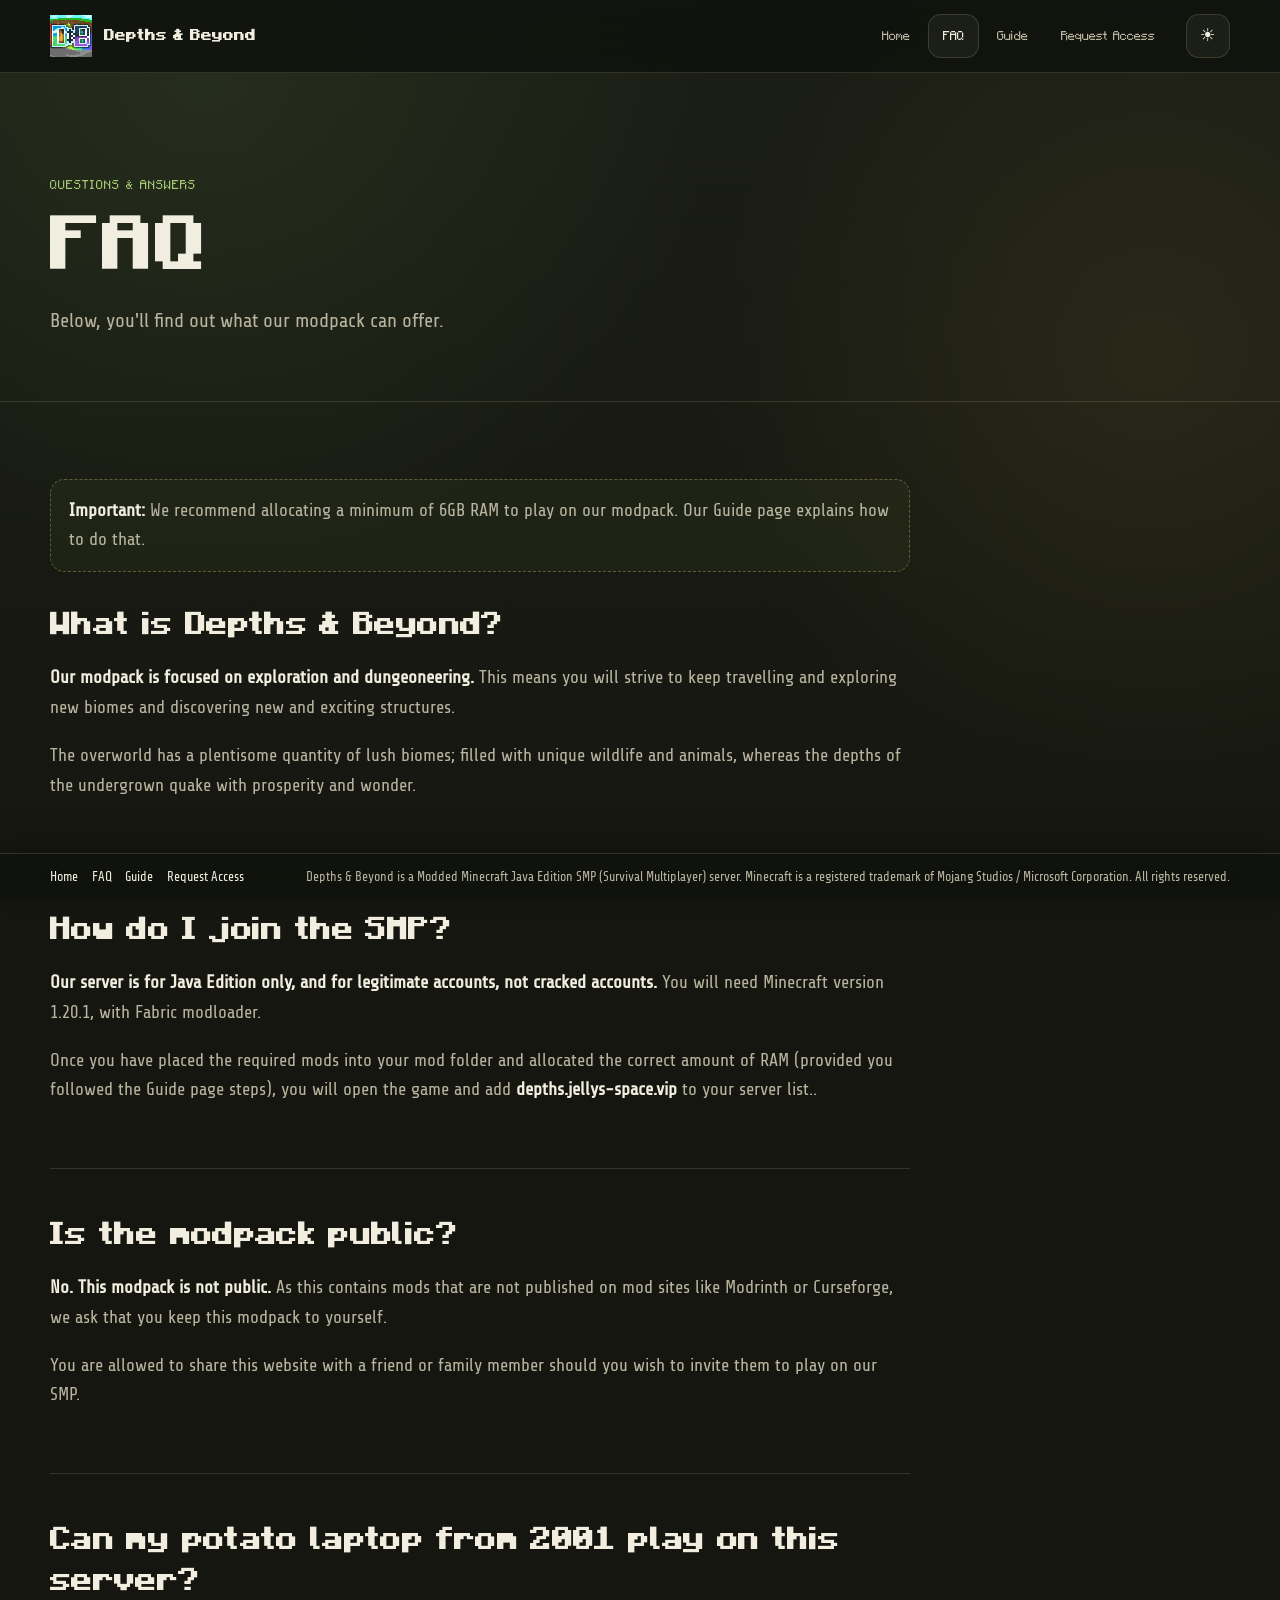
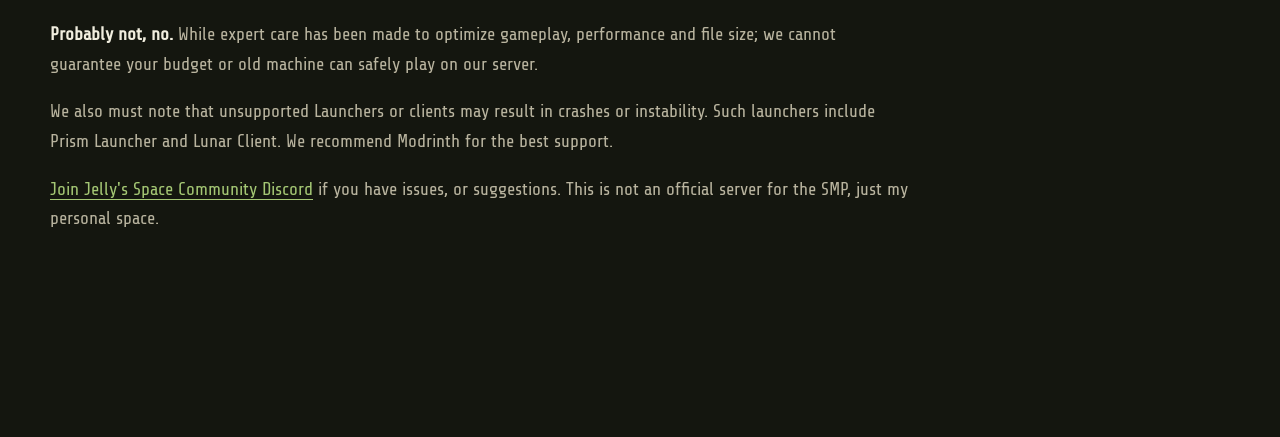
==== faq/index.html @ 3b6c232c "update embed" ====
<!doctype html>
<html lang="en" data-theme="dark">
<head>
  <meta charset="utf-8">
  <meta name="viewport" content="width=device-width, initial-scale=1, viewport-fit=cover">
  <meta name="description" content="Frequently asked questions for the Depths & Beyond modded Minecraft SMP.">
  <meta name="theme-color" content="#081119">
  <title>FAQ — Depths &amp; Beyond</title>

  <meta property="og:title" content="Depths & Beyond — FAQ">
  <meta property="og:description" content="Frequently asked questions for the Depths & Beyond modded Minecraft SMP.">
  <meta property="og:type" content="website">
  <meta property="og:url" content="https://depths.jellys-space.vip/faq/">
  <meta property="og:image" content="https://depths.jellys-space.vip/assets/images/og-image.jpg">
  <meta property="og:image:width" content="1200">
  <meta property="og:image:height" content="630">
  <meta property="og:image:type" content="image/jpeg">
  <meta name="twitter:card" content="summary_large_image">

  <link rel="discord:component-embed" type="application/json" href="https://depths.jellys-space.vip/discord-embed.json">
  <link rel="icon" type="image/png" href="../assets/images/icon.png">
  <link rel="stylesheet" href="../assets/css/site.css">
  <script>
    try {
      const savedTheme = localStorage.getItem('depths-theme');
      if (savedTheme === 'light' || savedTheme === 'dark') document.documentElement.dataset.theme = savedTheme;
    } catch (_) {}
  </script>
  <script defer src="../assets/js/site.js"></script>
</head>
<body>
  <a class="skip-link" href="#main">Skip to content</a>

  <header class="site-header">
    <div class="nav-shell">
      <a class="brand" href="../" aria-label="Depths & Beyond home">
        <img src="../assets/images/icon.png" width="64" height="64" alt="">
        <span class="brand-text">Depths &amp; Beyond</span>
      </a>
      <button class="mobile-menu-toggle" type="button" data-menu-toggle aria-expanded="false" aria-controls="site-nav" aria-label="Open navigation">☰</button>
      <nav class="site-nav" id="site-nav" data-site-nav aria-label="Main navigation">
        <a class="nav-link" href="../">Home</a>
        <a class="nav-link" href="../faq/" aria-current="page">FAQ</a>
        <a class="nav-link" href="../guide/">Guide</a>
        <a class="nav-link" href="../request-access/">Request Access</a>
      </nav>
      <button class="theme-toggle" type="button" data-theme-toggle aria-label="Switch to light theme" title="Switch to light theme">
        <span class="theme-icon" data-theme-icon aria-hidden="true">☀</span>
      </button>
    </div>
  </header>

  <main id="main">
    <header class="page-hero">
      <div class="page-shell">
        <p class="section-kicker">Questions &amp; Answers</p>
        <h1 class="page-title">FAQ</h1>
        <p class="page-lede">Below, you'll find out what our modpack can offer.</p>
      </div>
    </header>

    <div class="page-shell prose-shell">
      <article class="prose">
        <div class="edit-note"><strong>Important:</strong> We recommend allocating a minimum of 6GB RAM to play on our modpack. Our Guide page explains how to do that.</div>

        <section>
          <h2>What is Depths &amp; Beyond?</h2>
          <p><strong>Our modpack is focused on exploration and dungeoneering.</strong> This means you will strive to keep travelling and exploring new biomes and discovering new and exciting structures.</p>
          <p>The overworld has a plentisome quantity of lush biomes; filled with unique wildlife and animals, whereas the depths of the undergrown quake with prosperity and wonder.</p>
        </section>

        <section>
          <h2>How do I join the SMP?</h2>
          <p><strong>Our server is for Java Edition only, and for legitimate accounts, not cracked accounts.</strong> You will need Minecraft version 1.20.1, with Fabric modloader.</p>
          <p>Once you have placed the required mods into your mod folder and allocated the correct amount of RAM (provided you followed the Guide page steps), you will open the game and add <strong>depths.jellys-space.vip</strong> to your server list.</strong>.</p>
        </section>

        <section>
          <h2>Is the modpack public?</h2>
          <p><strong>No. This modpack is not public.</strong> As this contains mods that are not published on mod sites like Modrinth or Curseforge, we ask that you keep this modpack to yourself.</p>
          <p>You are allowed to share this website with a friend or family member should you wish to invite them to play on our SMP.</p>
        </section>

        <section>
          <h2>Can my potato laptop from 2001 play on this server?</h2>
          <p><strong>Probably not, no.</strong> While expert care has been made to optimize gameplay, performance and file size; we cannot guarantee your budget or old machine can safely play on our server.</p>
          <p>We also must note that unsupported Launchers or clients may result in crashes or instability. Such launchers include Prism Launcher and Lunar Client. We recommend Modrinth for the best support.</p>
          <p><a href="https://discord.gg/jellys-space" target="_blank" rel="noopener noreferrer">Join Jelly's Space Community Discord</a> if you have issues, or suggestions. This is not an official server for the SMP, just my personal space.</p>
        </section>
      </article>
    </div>
  </main>

  <footer class="site-footer">
    <div class="footer-shell">
      <nav class="footer-mini-nav" aria-label="Footer navigation">
        <a href="../">Home</a>
        <a href="../faq/">FAQ</a>
        <a href="../guide/">Guide</a>
        <a href="../request-access/">Request Access</a>
      </nav>
      <p>Depths &amp; Beyond is a Modded Minecraft Java Edition SMP (Survival Multiplayer) server. Minecraft is a registered trademark of Mojang Studios / Microsoft Corporation. All rights reserved.</p>
    </div>
  </footer>
</body>
</html>
---- assets/css/site.css ----
@font-face {
  font-family: 'Minecraft';
  src: url('../fonts/Minecraft-Regular.woff2') format('woff2');
  font-style: normal;
  font-weight: 400;
  font-display: swap;
}

@font-face {
  font-family: 'Minecraft';
  src: url('../fonts/Minecraft-Bold.woff2') format('woff2');
  font-style: normal;
  font-weight: 700;
  font-display: swap;
}

@font-face {
  font-family: 'Share Tech';
  src: url('../fonts/ShareTech-Regular.woff2') format('woff2');
  font-style: normal;
  font-weight: 400;
  font-display: swap;
}

:root {
  --footer-height: 96px;
  color-scheme: dark;
  --bg: #14160f;
  --bg-soft: #1b1e16;
  --surface: rgba(31, 34, 25, 0.90);
  --surface-solid: #24271d;
  --surface-2: #303428;
  --text: #f1eedf;
  --muted: #b9b49f;
  --border: rgba(205, 195, 151, 0.18);
  --border-strong: rgba(184, 165, 91, 0.44);
  --blue: #739a4b;
  --cyan: #a4c774;
  --green: #79a85b;
  --purple: #9270aa;
  --gold: #d7a34b;
  --header-bg: rgba(16, 18, 13, 0.86);
  --shadow: 0 24px 70px rgba(0, 0, 0, 0.40);
  --max-width: 1180px;
}

html[data-theme='light'] {
  color-scheme: light;
  --bg: #e7e2d4;
  --bg-soft: #f4f0e5;
  --surface: rgba(250, 247, 237, 0.90);
  --surface-solid: #f8f4e8;
  --surface-2: #ddd7c5;
  --text: #292b21;
  --muted: #696957;
  --border: rgba(92, 83, 50, 0.18);
  --border-strong: rgba(126, 105, 48, 0.38);
  --blue: #58783a;
  --cyan: #688d49;
  --green: #5f8748;
  --purple: #74568a;
  --gold: #97691f;
  --header-bg: rgba(239, 234, 220, 0.90);
  --shadow: 0 24px 70px rgba(59, 49, 28, 0.14);
}

* {
  box-sizing: border-box;
}

html {
  scroll-behavior: smooth;
  background: var(--bg);
}

body {
  margin: 0;
  min-width: 320px;
  min-height: 100vh;
  padding-bottom: calc(var(--footer-height) + 1rem);
  overflow-x: hidden;
  background:
    radial-gradient(circle at 16% 4%, rgba(115, 154, 75, 0.13), transparent 32rem),
    radial-gradient(circle at 90% 18%, rgba(215, 163, 75, 0.09), transparent 28rem),
    linear-gradient(180deg, var(--bg-soft) 0%, var(--bg) 48%, var(--bg) 100%);
  color: var(--text);
  font-family: 'Share Tech', system-ui, sans-serif;
  font-size: 18px;
  line-height: 1.65;
  text-rendering: optimizeLegibility;
}

img,
video,
iframe {
  display: block;
  max-width: 100%;
}

a {
  color: inherit;
}

button,
a {
  -webkit-tap-highlight-color: transparent;
}

button {
  font: inherit;
}

/* Desktop-only Minecraft-style cursors. Touch/mobile devices keep their native UI. */
@media (hover: hover) and (pointer: fine) {
  html,
  body,
  body * {
    cursor: url('../cursors/maincursor.cur'), auto !important;
  }

  a[href],
  a[href] *,
  button:not(:disabled),
  button:not(:disabled) *,
  summary,
  summary *,
  [role='button']:not([aria-disabled='true']),
  [role='button']:not([aria-disabled='true']) * {
    cursor: url('../cursors/link.cur'), pointer !important;
  }

  button:disabled,
  [aria-disabled='true'] {
    cursor: url('../cursors/maincursor.cur'), not-allowed !important;
  }
}

::selection {
  background: rgba(115, 154, 75, 0.32);
}

.skip-link {
  position: fixed;
  left: 1rem;
  top: 1rem;
  z-index: 9999;
  transform: translateY(-160%);
  padding: 0.7rem 1rem;
  border-radius: 0.7rem;
  background: var(--text);
  color: var(--bg);
}

.skip-link:focus {
  transform: translateY(0);
}

.site-header {
  position: sticky;
  top: 0;
  z-index: 100;
  border-bottom: 1px solid var(--border);
  background: var(--header-bg);
  backdrop-filter: blur(18px) saturate(135%);
}

.nav-shell {
  width: min(calc(100% - 2rem), var(--max-width));
  min-height: 72px;
  margin: 0 auto;
  display: flex;
  align-items: center;
  gap: 1rem;
}

.brand {
  display: inline-flex;
  align-items: center;
  gap: 0.75rem;
  min-width: 0;
  color: var(--text);
  text-decoration: none;
}

.brand img {
  width: 42px;
  height: 42px;
  image-rendering: pixelated;
}

.brand-text {
  font-family: 'Minecraft', monospace;
  font-size: 1rem;
  font-weight: 700;
  line-height: 1.1;
  white-space: nowrap;
}

.site-nav {
  margin-left: auto;
  display: flex;
  align-items: center;
  gap: 0.25rem;
}

.nav-link,
.theme-toggle,
.mobile-menu-toggle {
  min-height: 44px;
  border: 1px solid transparent;
  border-radius: 0.8rem;
  background: transparent;
  color: var(--muted);
  text-decoration: none;
  cursor: pointer;
  transition: 160ms ease;
}

.nav-link {
  display: inline-flex;
  align-items: center;
  padding: 0.55rem 0.85rem;
  font-family: 'Minecraft', monospace;
  font-size: 0.78rem;
}

.nav-link:hover,
.nav-link:focus-visible,
.nav-link[aria-current='page'] {
  border-color: var(--border);
  background: var(--surface);
  color: var(--text);
}

.theme-toggle,
.mobile-menu-toggle {
  display: inline-grid;
  place-items: center;
  width: 44px;
  height: 44px;
  padding: 0;
  border-color: var(--border);
  background: var(--surface);
  color: var(--text);
}

.theme-toggle:hover,
.mobile-menu-toggle:hover {
  border-color: var(--border-strong);
  transform: translateY(-1px);
}

.theme-icon {
  font-size: 1.1rem;
  line-height: 1;
}

.mobile-menu-toggle {
  display: none;
}

main {
  width: 100%;
}

.page-shell {
  width: min(calc(100% - 2rem), var(--max-width));
  margin: 0 auto;
}

.hero {
  position: relative;
  isolation: isolate;
  min-height: min(760px, calc(100svh - 72px));
  display: grid;
  place-items: center;
  padding: clamp(3.5rem, 8vw, 7rem) 0 clamp(4rem, 8vw, 6.5rem);
  overflow: hidden;
}

.hero::before,
.hero::after {
  content: '';
  position: absolute;
  z-index: -1;
  border-radius: 999px;
  filter: blur(10px);
  opacity: 0.72;
  pointer-events: none;
}

.hero::before {
  width: min(58vw, 700px);
  aspect-ratio: 1;
  left: -15%;
  top: 3%;
  background: radial-gradient(circle, rgba(115, 154, 75, 0.18), transparent 66%);
}

.hero::after {
  width: min(52vw, 620px);
  aspect-ratio: 1;
  right: -12%;
  bottom: -10%;
  background: radial-gradient(circle, rgba(215, 163, 75, 0.12), transparent 66%);
}

.hero-inner {
  width: min(calc(100% - 2rem), 920px);
  margin: 0 auto;
  text-align: center;
}

.eyebrow {
  display: inline-flex;
  align-items: center;
  gap: 0.55rem;
  margin: 0 0 1rem;
  padding: 0.45rem 0.75rem;
  border: 1px solid var(--border);
  border-radius: 999px;
  background: var(--surface);
  color: var(--cyan);
  font-family: 'Minecraft', monospace;
  font-size: clamp(0.68rem, 1.5vw, 0.82rem);
  letter-spacing: 0.03em;
}

.eyebrow::before {
  content: '';
  width: 0.48rem;
  height: 0.48rem;
  border-radius: 2px;
  background: currentColor;
  box-shadow: 0 0 16px currentColor;
}

.hero-logo {
  width: min(500px, 78vw);
  max-height: min(48svh, 430px);
  object-fit: contain;
  margin: 0 auto;
  filter: drop-shadow(0 20px 35px rgba(0, 0, 0, 0.24));
}

.hero-tagline {
  margin: 0.7rem auto 0;
  font-family: 'Minecraft', monospace;
  font-size: clamp(1.2rem, 2.7vw, 1.8rem);
  line-height: 1.4;
}

.hero-copy {
  max-width: 700px;
  margin: 1rem auto 0;
  color: var(--muted);
  font-size: clamp(1.05rem, 2vw, 1.22rem);
}

.cta-row {
  display: flex;
  flex-wrap: wrap;
  justify-content: center;
  gap: 0.8rem;
  margin-top: 1.65rem;
}

.button {
  display: inline-flex;
  align-items: center;
  justify-content: center;
  min-height: 48px;
  padding: 0.72rem 1.05rem;
  border: 1px solid var(--border-strong);
  border-radius: 0.85rem;
  background: linear-gradient(180deg, rgba(115, 154, 75, 0.22), rgba(115, 154, 75, 0.09));
  color: var(--text);
  font-family: 'Minecraft', monospace;
  font-size: 0.83rem;
  line-height: 1.2;
  text-decoration: none;
  box-shadow: inset 0 1px 0 rgba(255, 255, 255, 0.08);
  transition: transform 160ms ease, border-color 160ms ease, background 160ms ease;
}

.button:hover,
.button:focus-visible {
  transform: translateY(-2px);
  border-color: var(--blue);
  background: linear-gradient(180deg, rgba(115, 154, 75, 0.32), rgba(115, 154, 75, 0.14));
}

.button.secondary {
  border-color: var(--border);
  background: var(--surface);
}

.button.discord {
  border-color: rgba(88, 101, 242, 0.58);
  background: linear-gradient(180deg, rgba(88, 101, 242, 0.28), rgba(88, 101, 242, 0.14));
}

.microcopy {
  margin-top: 0.9rem;
  color: var(--muted);
  font-size: 0.9rem;
}

.section {
  padding: clamp(3.4rem, 7vw, 6.3rem) 0;
}

.section + .section {
  border-top: 1px solid var(--border);
}

.section-kicker {
  margin: 0 0 0.55rem;
  color: var(--cyan);
  font-family: 'Minecraft', monospace;
  font-size: 0.78rem;
  text-transform: uppercase;
  letter-spacing: 0.08em;
}

.section-title,
.page-title,
.prose h2,
.prose h3 {
  font-family: 'Minecraft', monospace;
  letter-spacing: -0.02em;
}

.section-title {
  margin: 0;
  font-size: clamp(1.85rem, 4vw, 3.2rem);
  line-height: 1.2;
}

.section-intro {
  max-width: 760px;
  margin: 0.85rem 0 0;
  color: var(--muted);
  font-size: 1.08rem;
}

.feature-grid {
  display: grid;
  grid-template-columns: repeat(3, minmax(0, 1fr));
  gap: 1rem;
  margin-top: 2rem;
}

.feature-card {
  position: relative;
  min-height: 240px;
  padding: 1.3rem;
  border: 1px solid var(--border);
  border-radius: 1.15rem;
  overflow: hidden;
  background: linear-gradient(150deg, var(--surface), rgba(115, 154, 75, 0.045));
  box-shadow: var(--shadow);
}

.feature-card::after {
  content: '';
  position: absolute;
  width: 170px;
  height: 170px;
  right: -70px;
  bottom: -80px;
  border-radius: 50%;
  background: radial-gradient(circle, var(--card-glow, rgba(115, 154, 75, 0.18)), transparent 65%);
  pointer-events: none;
}

.feature-card:nth-child(2) {
  --card-glow: rgba(215, 163, 75, 0.17);
}

.feature-card:nth-child(3) {
  --card-glow: rgba(146, 112, 170, 0.18);
}

.feature-icon {
  display: inline-grid;
  place-items: center;
  width: 42px;
  height: 42px;
  border: 1px solid var(--border-strong);
  border-radius: 0.75rem;
  background: rgba(115, 154, 75, 0.10);
  font-size: 1.2rem;
}

.feature-card h3 {
  margin: 1rem 0 0.5rem;
  font-family: 'Minecraft', monospace;
  font-size: 1.05rem;
}

.feature-card p {
  margin: 0;
  color: var(--muted);
}

.gallery-wrap {
  margin-top: 2.2rem;
}

.gallery-frame {
  position: relative;
  padding: clamp(7px, 1vw, 11px);
  border: 1px solid var(--border-strong);
  border-radius: 1.3rem;
  background:
    linear-gradient(var(--surface-solid), var(--surface-solid)) padding-box,
    linear-gradient(115deg, rgba(115, 154, 75, 0.72), rgba(215, 163, 75, 0.38), rgba(146, 112, 170, 0.52)) border-box;
  box-shadow: var(--shadow);
}

.gallery-frame::before,
.gallery-frame::after {
  content: '';
  position: absolute;
  z-index: 3;
  width: 72px;
  height: 72px;
  pointer-events: none;
}

.gallery-frame::before {
  left: -1px;
  top: -1px;
  border-left: 3px solid var(--cyan);
  border-top: 3px solid var(--cyan);
  border-radius: 1.3rem 0 0 0;
}

.gallery-frame::after {
  right: -1px;
  bottom: -1px;
  border-right: 3px solid var(--purple);
  border-bottom: 3px solid var(--purple);
  border-radius: 0 0 1.3rem 0;
}

.slideshow {
  position: relative;
  aspect-ratio: 16 / 9;
  overflow: hidden;
  border-radius: 0.9rem;
  background: #05090d;
}

 .slide {
  position: absolute;
  inset: 0;
  width: 100%;
  height: 100%;
  margin: 0;
  overflow: hidden;
  opacity: 0;
  transition: opacity 900ms ease-in-out;
  pointer-events: none;
  z-index: 0;
}

.slide.is-leaving {
  opacity: 0;
  pointer-events: none;
  z-index: 1;
}

.slide.is-active {
  opacity: 1;
  pointer-events: auto;
  z-index: 2;
}

.slide img {
  position: absolute;
  inset: 0;
  display: block;
  width: 100%;
  height: 100%;
  max-width: none;
  object-fit: cover;
  object-position: center center;
  transform: scale(1);
  transform-origin: center center;
  backface-visibility: hidden;
}

/*
 * The image itself performs the camera push; the slide never moves.
 * Keeping the exact same animation on an outgoing slide lets the zoom
 * continue smoothly throughout the crossfade instead of snapping back.
 */
.slide.is-active img,
.slide.is-leaving img {
  animation: cinematic-zoom 20s linear both;
  will-change: transform;
}

@keyframes cinematic-zoom {
  from {
    transform: scale(1);
  }
  to {
    transform: scale(1.22);
  }
}

.gallery-dots {
  display: flex;
  flex-wrap: wrap;
  justify-content: center;
  gap: 0.65rem;
  margin-top: 1rem;
}

.gallery-dot {
  width: 11px;
  height: 11px;
  padding: 0;
  border: 1px solid var(--border-strong);
  border-radius: 50%;
  background: transparent;
  cursor: pointer;
  transition: transform 160ms ease, background 160ms ease, border-color 160ms ease;
}

.gallery-dot:hover,
.gallery-dot:focus-visible {
  transform: scale(1.28);
  border-color: var(--cyan);
}

.gallery-dot.is-active {
  background: var(--blue);
  border-color: var(--blue);
  box-shadow: 0 0 14px rgba(115, 154, 75, 0.58);
}

.split-callout {
  display: grid;
  grid-template-columns: 1.2fr 0.8fr;
  gap: 1rem;
  align-items: stretch;
  margin-top: 2rem;
}

.callout-panel {
  padding: 1.35rem;
  border: 1px solid var(--border);
  border-radius: 1.1rem;
  background: var(--surface);
}

.callout-panel h3 {
  margin: 0 0 0.6rem;
  font-family: 'Minecraft', monospace;
  font-size: 1rem;
}

.callout-panel p {
  margin: 0;
  color: var(--muted);
}

.page-hero {
  padding: clamp(4rem, 8vw, 7rem) 0 clamp(2.8rem, 5vw, 4.5rem);
  border-bottom: 1px solid var(--border);
}

.page-title {
  margin: 0.4rem 0 0;
  font-size: clamp(2.3rem, 6vw, 4.8rem);
  line-height: 1.08;
}

.page-lede {
  max-width: 760px;
  margin: 1rem 0 0;
  color: var(--muted);
  font-size: clamp(1.05rem, 2vw, 1.25rem);
}

.prose-shell {
  display: grid;
  grid-template-columns: minmax(0, 1fr);
  gap: 2rem;
  padding: clamp(3rem, 6vw, 5.5rem) 0;
}

.prose {
  max-width: 860px;
}

.prose section {
  padding: 0 0 2.8rem;
}

.prose section + section {
  padding-top: 2.8rem;
  border-top: 1px solid var(--border);
}

.prose h2 {
  margin: 0 0 1rem;
  font-size: clamp(1.35rem, 3vw, 2rem);
  line-height: 1.3;
}

.prose h3 {
  margin: 1.7rem 0 0.6rem;
  font-size: 1rem;
}

.prose p,
.prose li {
  color: var(--muted);
}

.prose strong {
  color: var(--text);
}

.prose a:not(.button) {
  color: var(--cyan);
  text-underline-offset: 0.2em;
}

.edit-note {
  margin-bottom: 2rem;
  padding: 1rem 1.1rem;
  border: 1px dashed var(--border-strong);
  border-radius: 0.9rem;
  background: rgba(115, 154, 75, 0.07);
  color: var(--muted);
}

.edit-note strong {
  color: var(--text);
}

.video-placeholder,
.video-embed {
  position: relative;
  width: 100%;
  aspect-ratio: 16 / 9;
  margin: 1.2rem 0 0;
  overflow: hidden;
  border: 1px solid var(--border-strong);
  border-radius: 1rem;
  background:
    linear-gradient(135deg, rgba(115, 154, 75, 0.10), rgba(146, 112, 170, 0.08)),
    var(--surface-solid);
}

.video-placeholder {
  display: grid;
  place-items: center;
  padding: 2rem;
  text-align: center;
  color: var(--muted);
}

.video-placeholder span {
  font-family: 'Minecraft', monospace;
  color: var(--text);
}

.video-embed iframe,
.video-embed video {
  width: 100%;
  height: 100%;
  border: 0;
  object-fit: cover;
}

.code-hint {
  margin-top: 1rem;
  padding: 0.95rem 1rem;
  overflow-x: auto;
  border: 1px solid var(--border);
  border-radius: 0.85rem;
  background: #11130e;
  color: #d9ddc7;
  font: 0.82rem/1.55 ui-monospace, SFMono-Regular, Consolas, monospace;
  white-space: pre-wrap;
}

html[data-theme='light'] .code-hint {
  background: #eee9da;
  color: #343527;
}

.site-footer {
  position: fixed;
  left: 0;
  right: 0;
  bottom: 0;
  z-index: 95;
  margin-top: 0;
  border-top: 1px solid var(--border);
  background: var(--header-bg);
  box-shadow: 0 -10px 32px rgba(0, 0, 0, 0.16);
  backdrop-filter: blur(18px) saturate(135%);
  -webkit-backdrop-filter: blur(18px) saturate(135%);
}

.footer-shell {
  width: min(calc(100% - 2rem), var(--max-width));
  margin: 0 auto;
  padding: 0.72rem 0 0.78rem;
  display: grid;
  grid-template-columns: auto minmax(0, 1fr);
  align-items: center;
  gap: 1.25rem;
  color: var(--muted);
  font-size: 0.82rem;
}

.footer-shell p {
  margin: 0;
  text-align: right;
  line-height: 1.35;
}

.footer-mini-nav {
  display: flex;
  flex-wrap: wrap;
  gap: 0.85rem;
  margin: 0;
}

.footer-mini-nav a {
  color: var(--text);
  text-decoration: none;
}

.footer-mini-nav a:hover {
  color: var(--cyan);
}

.not-found {
  min-height: calc(100svh - 72px);
  display: grid;
  place-items: center;
  padding: 4rem 1rem;
  text-align: center;
}

.not-found img {
  width: min(320px, 66vw);
  height: auto;
  max-height: min(32svh, 260px);
  object-fit: contain;
  margin: 0 auto;
  filter: drop-shadow(0 16px 28px rgba(0, 0, 0, 0.22));
}

.not-found h1 {
  margin: 1rem 0 0;
  font-family: 'Minecraft', monospace;
  font-size: clamp(1.8rem, 5vw, 3rem);
}

.not-found p {
  color: var(--muted);
}

:focus-visible {
  outline: 3px solid rgba(164, 199, 116, 0.72);
  outline-offset: 3px;
}

@media (max-width: 820px) {
  body {
    font-size: 17px;
  }

  .nav-shell {
    min-height: 66px;
  }

  .brand-text {
    font-size: 0.9rem;
  }

  .mobile-menu-toggle {
    display: inline-grid;
    margin-left: auto;
  }

  .site-nav {
    position: absolute;
    top: calc(100% + 1px);
    left: 0;
    right: 0;
    display: none;
    margin: 0;
    padding: 0.75rem 1rem 1rem;
    border-bottom: 1px solid var(--border);
    background: var(--header-bg);
    backdrop-filter: blur(18px) saturate(135%);
  }

  .site-nav.is-open {
    display: grid;
    grid-template-columns: 1fr;
    gap: 0.35rem;
  }

  .nav-link {
    width: 100%;
    justify-content: center;
  }

  .theme-toggle {
    margin-left: 0.2rem;
  }

  .hero {
    min-height: auto;
    padding-top: 4.1rem;
  }

  .feature-grid,
  .split-callout {
    grid-template-columns: 1fr;
  }

  .feature-card {
    min-height: 0;
  }

  .gallery-frame::before,
  .gallery-frame::after {
    width: 46px;
    height: 46px;
  }
}

@media (max-width: 760px) {
  .footer-shell {
    grid-template-columns: 1fr;
    gap: 0.3rem;
    padding: 0.58rem 0 0.66rem;
    font-size: 0.76rem;
  }

  .footer-mini-nav {
    justify-content: center;
    gap: 0.75rem;
  }

  .footer-shell p {
    text-align: center;
    line-height: 1.3;
  }
}

@media (max-width: 520px) {
  .page-shell,
  .nav-shell,
  .footer-shell {
    width: min(calc(100% - 1.25rem), var(--max-width));
  }

  .brand-text {
    display: none;
  }

  .hero-inner {
    width: min(calc(100% - 1.1rem), 920px);
  }

  .hero-logo {
    width: min(360px, 84vw);
    max-height: 42svh;
  }

  .cta-row {
    display: grid;
    grid-template-columns: 1fr;
  }

  .button {
    width: 100%;
  }

  .slideshow {
    border-radius: 0.65rem;
  }

  .gallery-frame {
    border-radius: 0.9rem;
  }

  .gallery-frame::before,
  .gallery-frame::after {
    border-radius: 0;
  }
}

@media (prefers-reduced-motion: reduce) {
  html {
    scroll-behavior: auto;
  }

  *,
  *::before,
  *::after {
    transition-duration: 0.01ms !important;
    animation-duration: 0.01ms !important;
    animation-iteration-count: 1 !important;
  }
}

/* Guide page ------------------------------------------------------------- */
.guide-prose {
  max-width: 940px;
}

.launcher-note {
  border-color: rgba(164, 199, 116, 0.40);
  background:
    linear-gradient(90deg, rgba(115, 154, 75, 0.10), rgba(215, 163, 75, 0.04)),
    var(--surface);
}

.guide-video-section {
  padding-top: 0 !important;
}

.guide-section-heading,
.guide-step {
  scroll-margin-top: 96px;
}

.guide-step-label {
  margin: 0 0 0.35rem !important;
  color: var(--cyan) !important;
  font-family: 'Minecraft', monospace;
  font-size: 0.78rem;
  font-weight: 700;
  letter-spacing: 0.055em;
  text-transform: uppercase;
}

.guide-step > h2,
.guide-section-heading h2 {
  margin-top: 0;
}

.guide-shot {
  width: 100%;
  margin: 1.5rem 0 0.45rem;
}

.guide-shot--compact {
  width: min(100%, 520px);
}

.guide-shot--portrait {
  width: min(100%, 760px);
}

.guide-shot--wide {
  width: min(100%, 940px);
}

.guide-shot a {
  display: block;
  overflow: hidden;
  border: 1px solid var(--border-strong);
  border-radius: 1rem;
  background: #11130e;
  box-shadow: 0 18px 42px rgba(0, 0, 0, 0.20);
  text-decoration: none;
}

.guide-shot img {
  width: 100%;
  height: auto;
}

.guide-shot figcaption {
  margin-top: 0.55rem;
  color: var(--muted);
  font-size: 0.88rem;
  line-height: 1.45;
}

.guide-shot figcaption strong {
  color: var(--text);
}

.guide-tip,
.guide-warning,
.guide-coming-soon {
  margin: 1.3rem 0;
  padding: 1rem 1.1rem;
  border: 1px solid var(--border);
  border-radius: 0.9rem;
  background: var(--surface);
  color: var(--muted);
}

.guide-tip strong,
.guide-warning strong,
.guide-coming-soon strong {
  color: var(--text);
}

.guide-warning {
  border-color: rgba(215, 163, 75, 0.43);
  background: rgba(215, 163, 75, 0.07);
}

.guide-coming-soon {
  border-style: dashed;
  border-color: var(--border-strong);
  background: rgba(115, 154, 75, 0.06);
}

.copy-code-block {
  margin: 1.25rem 0 0;
  overflow: hidden;
  border: 1px solid var(--border-strong);
  border-radius: 0.95rem;
  background: #11130e;
  box-shadow: inset 0 1px 0 rgba(255, 255, 255, 0.025);
}

.copy-code-toolbar {
  min-height: 48px;
  padding: 0.45rem 0.55rem 0.45rem 1rem;
  display: flex;
  align-items: center;
  justify-content: space-between;
  gap: 1rem;
  border-bottom: 1px solid rgba(205, 195, 151, 0.14);
  color: #b9b49f;
  font: 0.82rem/1.2 ui-monospace, SFMono-Regular, Consolas, monospace;
}

.copy-code-button {
  min-width: 76px;
  min-height: 36px;
  padding: 0.35rem 0.75rem;
  border: 1px solid rgba(164, 199, 116, 0.32);
  border-radius: 0.62rem;
  background: rgba(115, 154, 75, 0.13);
  color: #e9ecd9;
  cursor: pointer;
  font-family: 'Share Tech', system-ui, sans-serif;
  line-height: 1;
  transition: background 160ms ease, border-color 160ms ease, transform 160ms ease;
}

.copy-code-button:hover {
  border-color: rgba(164, 199, 116, 0.62);
  background: rgba(115, 154, 75, 0.24);
}

.copy-code-button:active {
  transform: translateY(1px);
}

.copy-code-block pre {
  margin: 0;
  padding: 1rem;
  overflow-x: auto;
  color: #d9ddc7;
  font: 0.84rem/1.62 ui-monospace, SFMono-Regular, Consolas, monospace;
  white-space: pre-wrap;
  overflow-wrap: anywhere;
}

.copy-code-block code {
  font: inherit;
}

.copy-code-status {
  position: absolute;
  width: 1px;
  height: 1px;
  padding: 0;
  margin: -1px;
  overflow: hidden;
  clip: rect(0, 0, 0, 0);
  white-space: nowrap;
  border: 0;
}

html[data-theme='light'] .guide-shot a,
html[data-theme='light'] .copy-code-block {
  background: #eee9da;
}

html[data-theme='light'] .copy-code-toolbar {
  color: #696957;
  border-bottom-color: rgba(92, 83, 50, 0.14);
}

html[data-theme='light'] .copy-code-button {
  border-color: rgba(88, 120, 58, 0.35);
  background: rgba(88, 120, 58, 0.10);
  color: #292b21;
}

html[data-theme='light'] .copy-code-block pre {
  color: #343527;
}

@media (max-width: 520px) {
  .guide-shot,
  .guide-shot--compact,
  .guide-shot--portrait,
  .guide-shot--wide {
    width: 100%;
  }

  .copy-code-toolbar {
    padding-left: 0.8rem;
  }

  .copy-code-block pre {
    padding: 0.85rem;
    font-size: 0.76rem;
  }
}


/* Request Access page ---------------------------------------------------- */
.access-page-hero {
  padding-bottom: clamp(2.4rem, 4vw, 3.5rem);
}

.access-shell {
  padding: clamp(2.5rem, 6vw, 5rem) 0;
}

.access-card {
  width: min(100%, 760px);
  margin: 0 auto;
  padding: clamp(1.25rem, 3vw, 2rem);
  border: 1px solid var(--border-strong);
  border-radius: 1.15rem;
  background:
    linear-gradient(145deg, rgba(115, 154, 75, 0.07), rgba(215, 163, 75, 0.025)),
    var(--surface);
  box-shadow: var(--shadow);
}

.access-card-heading {
  display: flex;
  align-items: center;
  gap: 1rem;
  padding-bottom: 1.4rem;
  margin-bottom: 1.5rem;
  border-bottom: 1px solid var(--border);
}

.access-card-heading img {
  width: 58px;
  height: 58px;
  flex: 0 0 auto;
  image-rendering: pixelated;
}

.access-card-heading h2 {
  margin: 0;
  font-family: 'Minecraft', monospace;
  font-size: clamp(1.25rem, 3vw, 1.8rem);
  line-height: 1.2;
}

.access-card-heading p {
  margin: 0.4rem 0 0;
  color: var(--muted);
}

.access-form {
  display: grid;
  gap: 1.35rem;
}

.form-field {
  display: grid;
  gap: 0.5rem;
}

.form-field label {
  color: var(--text);
  font-family: 'Minecraft', monospace;
  font-size: 0.88rem;
  font-weight: 700;
}

.form-field input {
  width: 100%;
  min-height: 52px;
  padding: 0.75rem 0.9rem;
  border: 1px solid var(--border);
  border-radius: 0.82rem;
  background: rgba(12, 14, 10, 0.48);
  color: var(--text);
  font: inherit;
  outline: none;
  transition: border-color 160ms ease, background 160ms ease, box-shadow 160ms ease;
}

.form-field input::placeholder {
  color: color-mix(in srgb, var(--muted) 62%, transparent);
}

.form-field input:hover {
  border-color: var(--border-strong);
}

.form-field input:focus {
  border-color: var(--cyan);
  box-shadow: 0 0 0 3px rgba(164, 199, 116, 0.14);
}

.form-field input[aria-invalid='true'] {
  border-color: #d77b65;
  box-shadow: 0 0 0 3px rgba(215, 123, 101, 0.12);
}

.field-hint {
  margin: 0;
  color: var(--muted);
  font-size: 0.88rem;
  line-height: 1.45;
}

.field-help {
  width: fit-content;
  color: var(--muted);
  font-size: 0.88rem;
}

.field-help summary {
  color: var(--cyan);
  cursor: pointer;
}

.field-help p {
  max-width: 650px;
  margin: 0.55rem 0 0;
  line-height: 1.5;
}

.access-honeypot {
  position: absolute !important;
  width: 1px !important;
  height: 1px !important;
  overflow: hidden !important;
  clip: rect(0 0 0 0) !important;
  clip-path: inset(50%) !important;
  white-space: nowrap !important;
}

.access-actions {
  display: grid;
  gap: 0.8rem;
  padding-top: 0.35rem;
}

.access-submit {
  width: 100%;
  min-height: 52px;
  border: 1px solid rgba(164, 199, 116, 0.42);
  background: linear-gradient(180deg, rgba(121, 168, 91, 0.30), rgba(115, 154, 75, 0.20));
  color: var(--text);
}

.access-submit:disabled {
  opacity: 0.6;
  cursor: not-allowed;
  transform: none;
}

.access-privacy {
  margin: 0;
  color: var(--muted);
  font-size: 0.82rem;
  line-height: 1.45;
  text-align: center;
}

.access-status {
  padding: 0.9rem 1rem;
  border: 1px solid var(--border);
  border-radius: 0.8rem;
  background: var(--surface-solid);
  color: var(--muted);
  line-height: 1.45;
}

.access-status.is-success {
  border-color: rgba(121, 168, 91, 0.54);
  background: rgba(121, 168, 91, 0.10);
  color: var(--text);
}

.access-status.is-error {
  border-color: rgba(215, 123, 101, 0.48);
  background: rgba(215, 123, 101, 0.08);
  color: var(--text);
}

html[data-theme='light'] .form-field input {
  background: rgba(255, 255, 255, 0.52);
}

@media (max-width: 520px) {
  .access-card {
    border-radius: 0.9rem;
  }

  .access-card-heading {
    align-items: flex-start;
  }

  .access-card-heading img {
    width: 48px;
    height: 48px;
  }
}
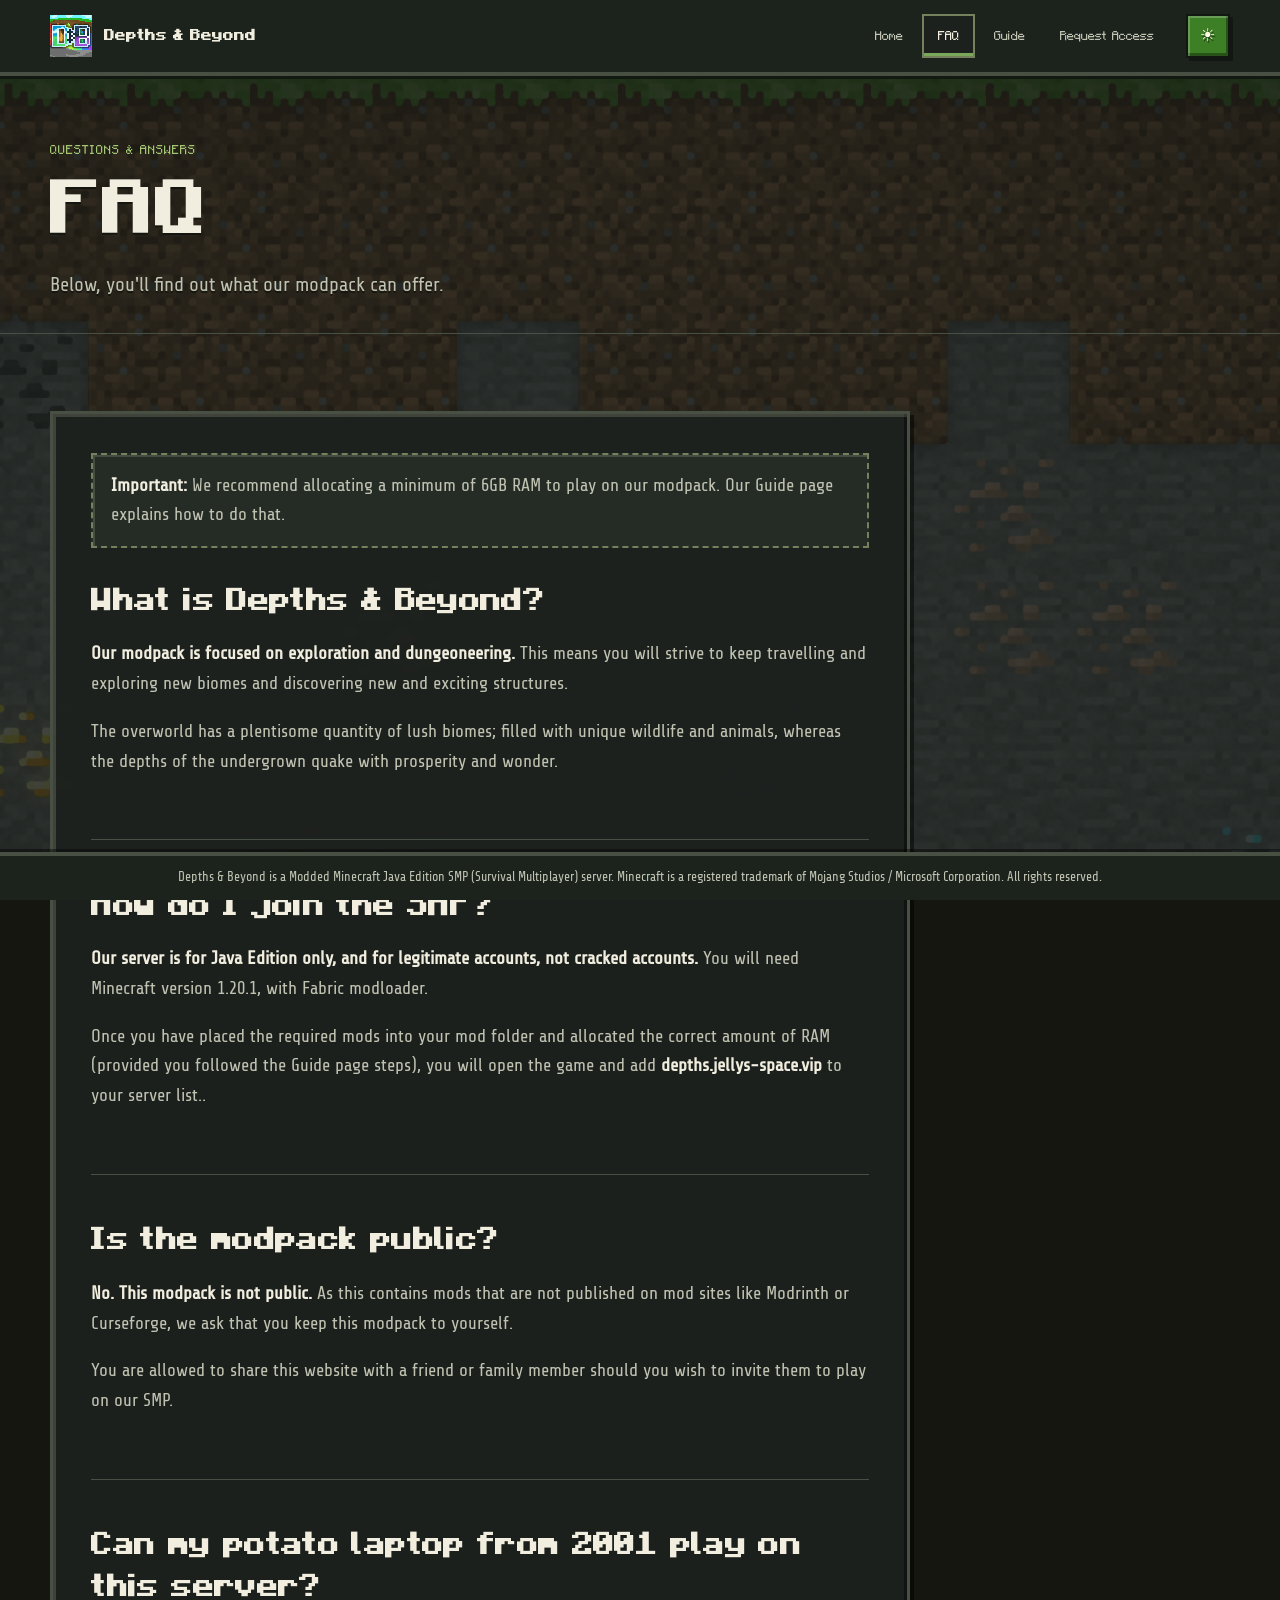
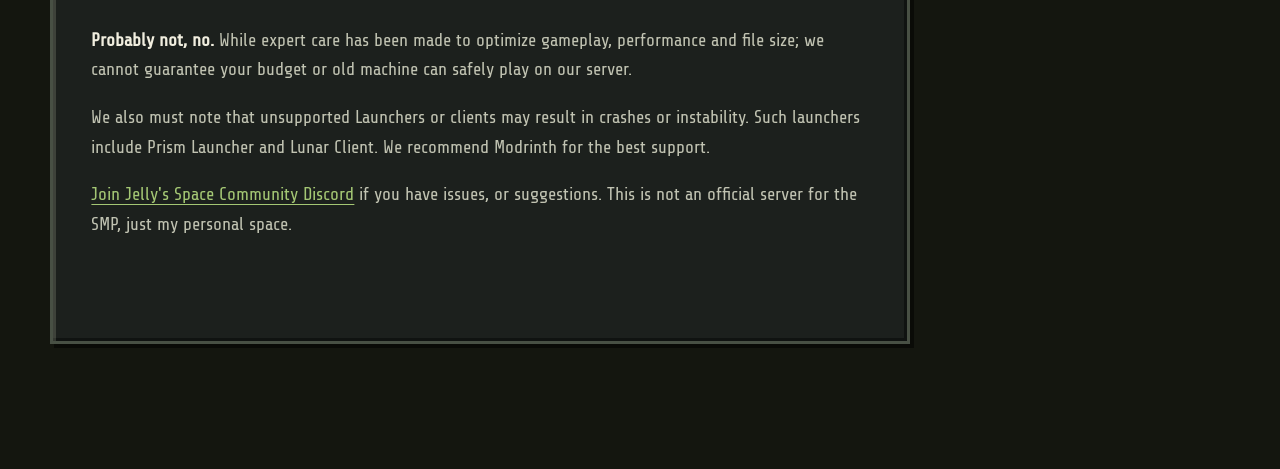
==== commit 2332c7c5: "Remove footer navigation and center copyright text" ====
--- a/faq/index.html
+++ b/faq/index.html
@@ -93,12 +93,6 @@
 
   <footer class="site-footer">
     <div class="footer-shell">
-      <nav class="footer-mini-nav" aria-label="Footer navigation">
-        <a href="../">Home</a>
-        <a href="../faq/">FAQ</a>
-        <a href="../guide/">Guide</a>
-        <a href="../request-access/">Request Access</a>
-      </nav>
       <p>Depths &amp; Beyond is a Modded Minecraft Java Edition SMP (Survival Multiplayer) server. Minecraft is a registered trademark of Mojang Studios / Microsoft Corporation. All rights reserved.</p>
     </div>
   </footer>
--- a/assets/css/site.css
+++ b/assets/css/site.css
@@ -23,7 +23,6 @@
 }
 
 :root {
-  --footer-height: 96px;
   color-scheme: dark;
   --bg: #14160f;
   --bg-soft: #1b1e16;
@@ -40,7 +39,7 @@
   --purple: #9270aa;
   --gold: #d7a34b;
   --header-bg: rgba(16, 18, 13, 0.86);
-  --shadow: 0 24px 70px rgba(0, 0, 0, 0.40);
+  --shadow: 4px 4px 0 rgba(0, 0, 0, 0.48);
   --max-width: 1180px;
 }
 
@@ -61,7 +60,7 @@
   --purple: #74568a;
   --gold: #97691f;
   --header-bg: rgba(239, 234, 220, 0.90);
-  --shadow: 0 24px 70px rgba(59, 49, 28, 0.14);
+  --shadow: 4px 4px 0 rgba(59, 49, 28, 0.24);
 }
 
 * {
@@ -77,17 +76,38 @@
   margin: 0;
   min-width: 320px;
   min-height: 100vh;
-  padding-bottom: calc(var(--footer-height) + 1rem);
+  padding-bottom: 0;
+  display: flex;
+  flex-direction: column;
+  position: relative;
+  z-index: 1;
   overflow-x: hidden;
-  background:
-    radial-gradient(circle at 16% 4%, rgba(115, 154, 75, 0.13), transparent 32rem),
-    radial-gradient(circle at 90% 18%, rgba(215, 163, 75, 0.09), transparent 28rem),
-    linear-gradient(180deg, var(--bg-soft) 0%, var(--bg) 48%, var(--bg) 100%);
+  background: transparent;
   color: var(--text);
   font-family: 'Share Tech', system-ui, sans-serif;
   font-size: 18px;
   line-height: 1.65;
   text-rendering: optimizeLegibility;
+}
+
+/* Desktop wallpaper. Mobile paints on the document canvas instead: Safari can
+   clip fixed layers above its floating toolbar, regardless of their height. */
+html::before {
+  content: '';
+  position: fixed;
+  z-index: 0;
+  top: 0;
+  bottom: 0;
+  left: 0;
+  width: 100%;
+  min-height: 100vh;
+  min-height: 100lvh;
+  pointer-events: none;
+  background:
+    linear-gradient(var(--world-tint), var(--world-tint)),
+    url('../images/minecraft-world-bg.png') center calc(76px + env(safe-area-inset-top)) / cover no-repeat;
+  background-size: 100% 100%, max(115vw, calc(115vh * 16 / 9)) auto;
+  background-size: 100% 100%, max(115vw, calc(115lvh * 16 / 9)) auto;
 }
 
 img,
@@ -146,7 +166,7 @@
   z-index: 9999;
   transform: translateY(-160%);
   padding: 0.7rem 1rem;
-  border-radius: 0.7rem;
+  border-radius: 0;
   background: var(--text);
   color: var(--bg);
 }
@@ -161,7 +181,6 @@
   z-index: 100;
   border-bottom: 1px solid var(--border);
   background: var(--header-bg);
-  backdrop-filter: blur(18px) saturate(135%);
 }
 
 .nav-shell {
@@ -208,7 +227,7 @@
 .mobile-menu-toggle {
   min-height: 44px;
   border: 1px solid transparent;
-  border-radius: 0.8rem;
+  border-radius: 0;
   background: transparent;
   color: var(--muted);
   text-decoration: none;
@@ -260,6 +279,7 @@
 }
 
 main {
+  flex: 1;
   width: 100%;
 }
 
@@ -271,73 +291,24 @@
 .hero {
   position: relative;
   isolation: isolate;
-  min-height: min(760px, calc(100svh - 72px));
+  min-height: 0;
   display: grid;
   place-items: center;
-  padding: clamp(3.5rem, 8vw, 7rem) 0 clamp(4rem, 8vw, 6.5rem);
+  padding: clamp(2rem, 4vw, 3.5rem) 0 clamp(2.5rem, 5vw, 4rem);
   overflow: hidden;
-}
-
-.hero::before,
-.hero::after {
-  content: '';
-  position: absolute;
-  z-index: -1;
-  border-radius: 999px;
-  filter: blur(10px);
-  opacity: 0.72;
-  pointer-events: none;
-}
-
-.hero::before {
-  width: min(58vw, 700px);
-  aspect-ratio: 1;
-  left: -15%;
-  top: 3%;
-  background: radial-gradient(circle, rgba(115, 154, 75, 0.18), transparent 66%);
-}
-
-.hero::after {
-  width: min(52vw, 620px);
-  aspect-ratio: 1;
-  right: -12%;
-  bottom: -10%;
-  background: radial-gradient(circle, rgba(215, 163, 75, 0.12), transparent 66%);
 }
 
 .hero-inner {
   width: min(calc(100% - 2rem), 920px);
+  min-width: 0;
   margin: 0 auto;
   text-align: center;
 }
 
-.eyebrow {
-  display: inline-flex;
-  align-items: center;
-  gap: 0.55rem;
-  margin: 0 0 1rem;
-  padding: 0.45rem 0.75rem;
-  border: 1px solid var(--border);
-  border-radius: 999px;
-  background: var(--surface);
-  color: var(--cyan);
-  font-family: 'Minecraft', monospace;
-  font-size: clamp(0.68rem, 1.5vw, 0.82rem);
-  letter-spacing: 0.03em;
-}
-
-.eyebrow::before {
-  content: '';
-  width: 0.48rem;
-  height: 0.48rem;
-  border-radius: 2px;
-  background: currentColor;
-  box-shadow: 0 0 16px currentColor;
-}
-
 .hero-logo {
-  width: min(500px, 78vw);
-  max-height: min(48svh, 430px);
+  width: clamp(240px, 28vw, 360px);
+  height: auto;
+  max-height: none;
   object-fit: contain;
   margin: 0 auto;
   filter: drop-shadow(0 20px 35px rgba(0, 0, 0, 0.24));
@@ -372,7 +343,7 @@
   min-height: 48px;
   padding: 0.72rem 1.05rem;
   border: 1px solid var(--border-strong);
-  border-radius: 0.85rem;
+  border-radius: 0;
   background: linear-gradient(180deg, rgba(115, 154, 75, 0.22), rgba(115, 154, 75, 0.09));
   color: var(--text);
   font-family: 'Minecraft', monospace;
@@ -407,7 +378,7 @@
 }
 
 .section {
-  padding: clamp(3.4rem, 7vw, 6.3rem) 0;
+  padding: clamp(2.6rem, 5vw, 4rem) 0;
 }
 
 .section + .section {
@@ -456,30 +427,10 @@
   min-height: 240px;
   padding: 1.3rem;
   border: 1px solid var(--border);
-  border-radius: 1.15rem;
+  border-radius: 0;
   overflow: hidden;
   background: linear-gradient(150deg, var(--surface), rgba(115, 154, 75, 0.045));
   box-shadow: var(--shadow);
-}
-
-.feature-card::after {
-  content: '';
-  position: absolute;
-  width: 170px;
-  height: 170px;
-  right: -70px;
-  bottom: -80px;
-  border-radius: 50%;
-  background: radial-gradient(circle, var(--card-glow, rgba(115, 154, 75, 0.18)), transparent 65%);
-  pointer-events: none;
-}
-
-.feature-card:nth-child(2) {
-  --card-glow: rgba(215, 163, 75, 0.17);
-}
-
-.feature-card:nth-child(3) {
-  --card-glow: rgba(146, 112, 170, 0.18);
 }
 
 .feature-icon {
@@ -488,7 +439,7 @@
   width: 42px;
   height: 42px;
   border: 1px solid var(--border-strong);
-  border-radius: 0.75rem;
+  border-radius: 0;
   background: rgba(115, 154, 75, 0.10);
   font-size: 1.2rem;
 }
@@ -512,7 +463,7 @@
   position: relative;
   padding: clamp(7px, 1vw, 11px);
   border: 1px solid var(--border-strong);
-  border-radius: 1.3rem;
+  border-radius: 0;
   background:
     linear-gradient(var(--surface-solid), var(--surface-solid)) padding-box,
     linear-gradient(115deg, rgba(115, 154, 75, 0.72), rgba(215, 163, 75, 0.38), rgba(146, 112, 170, 0.52)) border-box;
@@ -534,7 +485,7 @@
   top: -1px;
   border-left: 3px solid var(--cyan);
   border-top: 3px solid var(--cyan);
-  border-radius: 1.3rem 0 0 0;
+  border-radius: 0;
 }
 
 .gallery-frame::after {
@@ -542,14 +493,14 @@
   bottom: -1px;
   border-right: 3px solid var(--purple);
   border-bottom: 3px solid var(--purple);
-  border-radius: 0 0 1.3rem 0;
+  border-radius: 0;
 }
 
 .slideshow {
   position: relative;
   aspect-ratio: 16 / 9;
   overflow: hidden;
-  border-radius: 0.9rem;
+  border-radius: 0;
   background: #05090d;
 }
 
@@ -612,37 +563,6 @@
   }
 }
 
-.gallery-dots {
-  display: flex;
-  flex-wrap: wrap;
-  justify-content: center;
-  gap: 0.65rem;
-  margin-top: 1rem;
-}
-
-.gallery-dot {
-  width: 11px;
-  height: 11px;
-  padding: 0;
-  border: 1px solid var(--border-strong);
-  border-radius: 50%;
-  background: transparent;
-  cursor: pointer;
-  transition: transform 160ms ease, background 160ms ease, border-color 160ms ease;
-}
-
-.gallery-dot:hover,
-.gallery-dot:focus-visible {
-  transform: scale(1.28);
-  border-color: var(--cyan);
-}
-
-.gallery-dot.is-active {
-  background: var(--blue);
-  border-color: var(--blue);
-  box-shadow: 0 0 14px rgba(115, 154, 75, 0.58);
-}
-
 .split-callout {
   display: grid;
   grid-template-columns: 1.2fr 0.8fr;
@@ -654,7 +574,7 @@
 .callout-panel {
   padding: 1.35rem;
   border: 1px solid var(--border);
-  border-radius: 1.1rem;
+  border-radius: 0;
   background: var(--surface);
 }
 
@@ -670,7 +590,7 @@
 }
 
 .page-hero {
-  padding: clamp(4rem, 8vw, 7rem) 0 clamp(2.8rem, 5vw, 4.5rem);
+  padding: clamp(2.5rem, 5vw, 4rem) 0 2rem;
   border-bottom: 1px solid var(--border);
 }
 
@@ -736,7 +656,7 @@
   margin-bottom: 2rem;
   padding: 1rem 1.1rem;
   border: 1px dashed var(--border-strong);
-  border-radius: 0.9rem;
+  border-radius: 0;
   background: rgba(115, 154, 75, 0.07);
   color: var(--muted);
 }
@@ -745,39 +665,29 @@
   color: var(--text);
 }
 
-.video-placeholder,
+.hero-video {
+  width: min(100%, 720px);
+  min-width: 0;
+  margin: 1.5rem auto 0;
+}
+
 .video-embed {
   position: relative;
   width: 100%;
+  max-width: 100%;
+  min-width: 0;
   aspect-ratio: 16 / 9;
-  margin: 1.2rem 0 0;
+  min-height: 200px;
   overflow: hidden;
-  border: 1px solid var(--border-strong);
-  border-radius: 1rem;
-  background:
-    linear-gradient(135deg, rgba(115, 154, 75, 0.10), rgba(146, 112, 170, 0.08)),
-    var(--surface-solid);
-}
-
-.video-placeholder {
-  display: grid;
-  place-items: center;
-  padding: 2rem;
-  text-align: center;
-  color: var(--muted);
-}
-
-.video-placeholder span {
-  font-family: 'Minecraft', monospace;
-  color: var(--text);
-}
-
-.video-embed iframe,
-.video-embed video {
+  background: #05090d;
+}
+
+.video-embed iframe {
+  position: absolute;
+  inset: 0;
   width: 100%;
   height: 100%;
   border: 0;
-  object-fit: cover;
 }
 
 .code-hint {
@@ -785,7 +695,7 @@
   padding: 0.95rem 1rem;
   overflow-x: auto;
   border: 1px solid var(--border);
-  border-radius: 0.85rem;
+  border-radius: 0;
   background: #11130e;
   color: #d9ddc7;
   font: 0.82rem/1.55 ui-monospace, SFMono-Regular, Consolas, monospace;
@@ -798,51 +708,26 @@
 }
 
 .site-footer {
-  position: fixed;
-  left: 0;
-  right: 0;
-  bottom: 0;
+  position: relative;
   z-index: 95;
   margin-top: 0;
   border-top: 1px solid var(--border);
   background: var(--header-bg);
   box-shadow: 0 -10px 32px rgba(0, 0, 0, 0.16);
-  backdrop-filter: blur(18px) saturate(135%);
-  -webkit-backdrop-filter: blur(18px) saturate(135%);
 }
 
 .footer-shell {
   width: min(calc(100% - 2rem), var(--max-width));
   margin: 0 auto;
   padding: 0.72rem 0 0.78rem;
-  display: grid;
-  grid-template-columns: auto minmax(0, 1fr);
-  align-items: center;
-  gap: 1.25rem;
   color: var(--muted);
   font-size: 0.82rem;
 }
 
 .footer-shell p {
   margin: 0;
-  text-align: right;
+  text-align: center;
   line-height: 1.35;
-}
-
-.footer-mini-nav {
-  display: flex;
-  flex-wrap: wrap;
-  gap: 0.85rem;
-  margin: 0;
-}
-
-.footer-mini-nav a {
-  color: var(--text);
-  text-decoration: none;
-}
-
-.footer-mini-nav a:hover {
-  color: var(--cyan);
 }
 
 .not-found {
@@ -905,7 +790,6 @@
     padding: 0.75rem 1rem 1rem;
     border-bottom: 1px solid var(--border);
     background: var(--header-bg);
-    backdrop-filter: blur(18px) saturate(135%);
   }
 
   .site-nav.is-open {
@@ -946,15 +830,8 @@
 
 @media (max-width: 760px) {
   .footer-shell {
-    grid-template-columns: 1fr;
-    gap: 0.3rem;
     padding: 0.58rem 0 0.66rem;
     font-size: 0.76rem;
-  }
-
-  .footer-mini-nav {
-    justify-content: center;
-    gap: 0.75rem;
   }
 
   .footer-shell p {
@@ -979,8 +856,8 @@
   }
 
   .hero-logo {
-    width: min(360px, 84vw);
-    max-height: 42svh;
+    width: clamp(220px, 68vw, 290px);
+    max-height: none;
   }
 
   .cta-row {
@@ -993,11 +870,11 @@
   }
 
   .slideshow {
-    border-radius: 0.65rem;
+    border-radius: 0;
   }
 
   .gallery-frame {
-    border-radius: 0.9rem;
+    border-radius: 0;
   }
 
   .gallery-frame::before,
@@ -1032,11 +909,6 @@
     var(--surface);
 }
 
-.guide-video-section {
-  padding-top: 0 !important;
-}
-
-.guide-section-heading,
 .guide-step {
   scroll-margin-top: 96px;
 }
@@ -1051,8 +923,7 @@
   text-transform: uppercase;
 }
 
-.guide-step > h2,
-.guide-section-heading h2 {
+.guide-step > h2 {
   margin-top: 0;
 }
 
@@ -1077,7 +948,7 @@
   display: block;
   overflow: hidden;
   border: 1px solid var(--border-strong);
-  border-radius: 1rem;
+  border-radius: 0;
   background: #11130e;
   box-shadow: 0 18px 42px rgba(0, 0, 0, 0.20);
   text-decoration: none;
@@ -1105,7 +976,7 @@
   margin: 1.3rem 0;
   padding: 1rem 1.1rem;
   border: 1px solid var(--border);
-  border-radius: 0.9rem;
+  border-radius: 0;
   background: var(--surface);
   color: var(--muted);
 }
@@ -1131,7 +1002,7 @@
   margin: 1.25rem 0 0;
   overflow: hidden;
   border: 1px solid var(--border-strong);
-  border-radius: 0.95rem;
+  border-radius: 0;
   background: #11130e;
   box-shadow: inset 0 1px 0 rgba(255, 255, 255, 0.025);
 }
@@ -1153,7 +1024,7 @@
   min-height: 36px;
   padding: 0.35rem 0.75rem;
   border: 1px solid rgba(164, 199, 116, 0.32);
-  border-radius: 0.62rem;
+  border-radius: 0;
   background: rgba(115, 154, 75, 0.13);
   color: #e9ecd9;
   cursor: pointer;
@@ -1242,7 +1113,7 @@
 }
 
 .access-shell {
-  padding: clamp(2.5rem, 6vw, 5rem) 0;
+  padding: 2rem 0 3.5rem;
 }
 
 .access-card {
@@ -1250,7 +1121,7 @@
   margin: 0 auto;
   padding: clamp(1.25rem, 3vw, 2rem);
   border: 1px solid var(--border-strong);
-  border-radius: 1.15rem;
+  border-radius: 0;
   background:
     linear-gradient(145deg, rgba(115, 154, 75, 0.07), rgba(215, 163, 75, 0.025)),
     var(--surface);
@@ -1307,7 +1178,7 @@
   min-height: 52px;
   padding: 0.75rem 0.9rem;
   border: 1px solid var(--border);
-  border-radius: 0.82rem;
+  border-radius: 0;
   background: rgba(12, 14, 10, 0.48);
   color: var(--text);
   font: inherit;
@@ -1398,7 +1269,7 @@
 .access-status {
   padding: 0.9rem 1rem;
   border: 1px solid var(--border);
-  border-radius: 0.8rem;
+  border-radius: 0;
   background: var(--surface-solid);
   color: var(--muted);
   line-height: 1.45;
@@ -1422,7 +1293,7 @@
 
 @media (max-width: 520px) {
   .access-card {
-    border-radius: 0.9rem;
+    border-radius: 0;
   }
 
   .access-card-heading {
@@ -1434,3 +1305,148 @@
     height: 48px;
   }
 }
+
+/* World and block UI: opaque reading surfaces over one shared wallpaper. */
+:root {
+  --world-tint: rgba(14, 19, 16, 0.76);
+  --button-green: #3c7f25;
+  --button-green-hover: #2b631a;
+  --button-green-pressed: #214f14;
+  --surface: rgba(29, 34, 30, 0.97);
+  --surface-solid: #252c26;
+  --surface-2: #353d33;
+  --muted: #c1c3b2;
+  --border: #485044;
+  --border-strong: #75815d;
+  --header-bg: #1c231d;
+  --bevel-light: rgba(235, 238, 213, 0.16);
+  --bevel-dark: rgba(0, 0, 0, 0.42);
+  --slot: #111912;
+}
+html[data-theme='light'] {
+  --world-tint: rgba(227, 229, 211, 0.80);
+  --surface: rgba(242, 240, 223, 0.98);
+  --surface-solid: #eeebd8;
+  --surface-2: #d8d9c3;
+  --muted: #424a39;
+  --border: #949b80;
+  --border-strong: #64734c;
+  --header-bg: #e5e7d2;
+  --bevel-light: rgba(255, 255, 255, 0.7);
+  --bevel-dark: rgba(69, 78, 50, 0.28);
+  --slot: #fffdef;
+  --cyan: #42602d;
+}
+.site-header { border-bottom: 4px solid var(--border); box-shadow: 0 3px 0 #111910; }
+.nav-shell { padding-top: env(safe-area-inset-top); }
+.nav-link, .theme-toggle, .mobile-menu-toggle { border-width: 2px; }
+.nav-link[aria-current='page'] { border-color: var(--border-strong); box-shadow: inset 0 -3px 0 var(--green); }
+.button, .copy-code-button, .theme-toggle, .mobile-menu-toggle, .gallery-arrow {
+  border: 2px solid #11180f;
+  background: var(--button-green);
+  color: #fff9e4;
+  box-shadow: inset 2px 2px 0 rgba(255,255,255,.23), inset -2px -3px 0 rgba(0,0,0,.35), 3px 3px 0 rgba(0,0,0,.35);
+  text-shadow: 1px 2px 0 rgba(0,0,0,.5);
+  transition: background 120ms, transform 120ms;
+}
+.button.secondary { background: var(--button-green); border-color: #11180f; }
+.button.discord { background: #484b7c; border-color: #252539; }
+.button:hover, .button:focus-visible, .copy-code-button:hover, .gallery-arrow:hover,
+.theme-toggle:hover, .mobile-menu-toggle:hover {
+  background: var(--button-green-hover); border-color: var(--cyan); transform: translateY(-1px);
+}
+.button.discord:hover, .button.discord:focus-visible { background: #595d93; border-color: #9270aa; }
+.button:active, .copy-code-button:active, .gallery-arrow:active, .theme-toggle:active, .mobile-menu-toggle:active {
+  background: var(--button-green-pressed);
+  transform: translate(1px, 2px);
+  box-shadow: inset 2px 2px 0 rgba(0,0,0,.35), inset -2px -2px 0 rgba(255,255,255,.12);
+}
+.button.discord:active { background: #383b62; }
+.hero-copy, .hero-tagline, .microcopy, .section-title, .section-intro, .page-title, .page-lede, .not-found {
+  text-shadow: 0 2px 0 var(--bg);
+}
+.feature-card, .callout-panel, .access-card, .gallery-frame, .prose, .not-found > div {
+  border: 3px solid var(--border);
+  background: var(--surface);
+  box-shadow: inset 3px 3px 0 var(--bevel-light), inset -3px -3px 0 var(--bevel-dark), var(--shadow);
+}
+.feature-card { border-top: 5px solid var(--green); transition: border-color 120ms; }
+.feature-card:nth-child(2) { border-top-color: var(--gold); }
+.feature-card:nth-child(3) { border-top-color: var(--purple); }
+.feature-card:hover { border-color: var(--border-strong); }
+.feature-icon { width: 52px; height: 52px; background: var(--slot); border: 2px solid var(--border); box-shadow: inset 2px 2px 0 var(--bevel-dark); }
+.feature-icon svg { width: 32px; height: 32px; }
+.section + .section { border-top: 2px solid var(--border); }
+.gallery-frame { padding: 8px; }
+.gallery-frame::before, .gallery-frame::after { width: 28px; height: 28px; }
+.gallery-arrow {
+  position: absolute; top: calc(50% - 24px); z-index: 5;
+  width: 48px; height: 48px; padding: 0;
+  display: grid; place-items: center;
+  font-family: 'Minecraft', monospace; font-size: 1.2rem;
+}
+.gallery-arrow--previous { left: 8px; }
+.gallery-arrow--next { right: 8px; }
+.prose { padding: clamp(1rem, 3vw, 2.4rem); width: 100%; min-width: 0; }
+.edit-note, .guide-tip, .guide-warning, .guide-coming-soon, .access-status { border-width: 2px; background: var(--surface-solid); box-shadow: inset 2px 2px 0 var(--bevel-light); }
+.guide-warning { border-left: 5px solid var(--gold); }
+.guide-shot a, .copy-code-block { border-width: 3px; box-shadow: 3px 3px 0 var(--bevel-dark); }
+.copy-code-button { min-height: 44px; }
+html[data-theme='light'] .copy-code-button { background: var(--button-green); color: #fff9e4; }
+html[data-theme='light'] .copy-code-button:hover { background: var(--button-green-hover); }
+html[data-theme='light'] .copy-code-button:active { background: var(--button-green-pressed); }
+.access-card { border-width: 5px; max-width: 700px; }
+.access-card-heading { padding-bottom: 1rem; margin-bottom: 1rem; border-bottom: 3px solid var(--border); }
+.access-form { gap: 1.1rem; }
+.form-field input, html[data-theme='light'] .form-field input {
+  background: var(--slot); border: 2px solid var(--border); box-shadow: inset 3px 3px 0 var(--bevel-dark);
+}
+.form-field input::placeholder { color: var(--muted); opacity: .8; }
+.form-field input:focus { border-color: var(--cyan); outline: 2px solid var(--cyan); outline-offset: 2px; }
+.form-field input[aria-invalid='true'] { border-color: #d77b65; }
+.field-help { width: 100%; padding: .5rem .75rem; border: 2px solid var(--border); background: var(--surface-solid); }
+.field-help summary { padding: .35rem 0; min-height: 44px; }
+.access-status.is-success { border-left: 5px solid var(--green); background: var(--surface-solid); }
+.access-status.is-error { border-left: 5px solid #d77b65; background: var(--surface-solid); }
+.access-turnstile { min-height: 65px; max-width: 100%; }
+[hidden] { display: none !important; }
+.site-footer { margin-top: auto; border-top: 4px solid var(--border); box-shadow: 0 -3px 0 var(--bevel-dark); }
+.footer-shell { padding-bottom: max(.9rem, env(safe-area-inset-bottom)); }
+@media (min-width: 821px) {
+  html { scroll-padding-bottom: calc(var(--desktop-footer-height, 6rem) + 1rem); }
+  body:has(> .site-footer) { padding-bottom: var(--desktop-footer-height, 6rem); }
+  .site-footer { position: fixed; inset: auto 0 0; }
+}
+.not-found { padding-bottom: 3rem; }
+.not-found > div { padding: clamp(1rem, 4vw, 3rem); max-width: 700px; }
+:focus-visible { outline: 3px solid var(--cyan); outline-offset: 4px; }
+@media (max-width: 820px), (hover: none) and (pointer: coarse) {
+  html {
+    background-image: linear-gradient(var(--world-tint), var(--world-tint)), url('../images/minecraft-world-bg.png');
+    background-repeat: no-repeat;
+    background-position: 0 0, center top;
+    background-size: 100% 100%, cover;
+  }
+  html.world-background-tracked {
+    background-position: 0 0, center calc(var(--world-scroll-y, 0px) + var(--world-header-offset, 76px) + env(safe-area-inset-top));
+    background-size: 100% 100%, max(115vw, calc(115vh * 16 / 9)) auto;
+    background-size: 100% 100%, max(115vw, calc(115lvh * 16 / 9)) auto;
+  }
+  html::before { display: none; }
+}
+@media (max-width: 820px) {
+  html { --world-header-offset: 70px; }
+  .site-nav { background: var(--header-bg); border-bottom: 4px solid var(--border); }
+  .hero { padding-top: 2rem; }
+}
+@media (max-width: 520px) {
+  .hero-inner { width: calc(100% - 2rem); }
+  .page-title { font-size: clamp(2rem, 8vw, 2.7rem); line-height: 1.3; }
+  .section-title { font-size: clamp(1.6rem, 7vw, 2rem); line-height: 1.35; }
+  .gallery-arrow { width: 44px; height: 44px; top: calc(50% - 22px); }
+  .gallery-arrow--previous { left: 4px; }
+  .gallery-arrow--next { right: 4px; }
+  .access-card { padding: 1rem; border-width: 3px; }
+  .access-card-heading { gap: .75rem; }
+  .access-card-heading h2 { line-height: 1.4; }
+}
